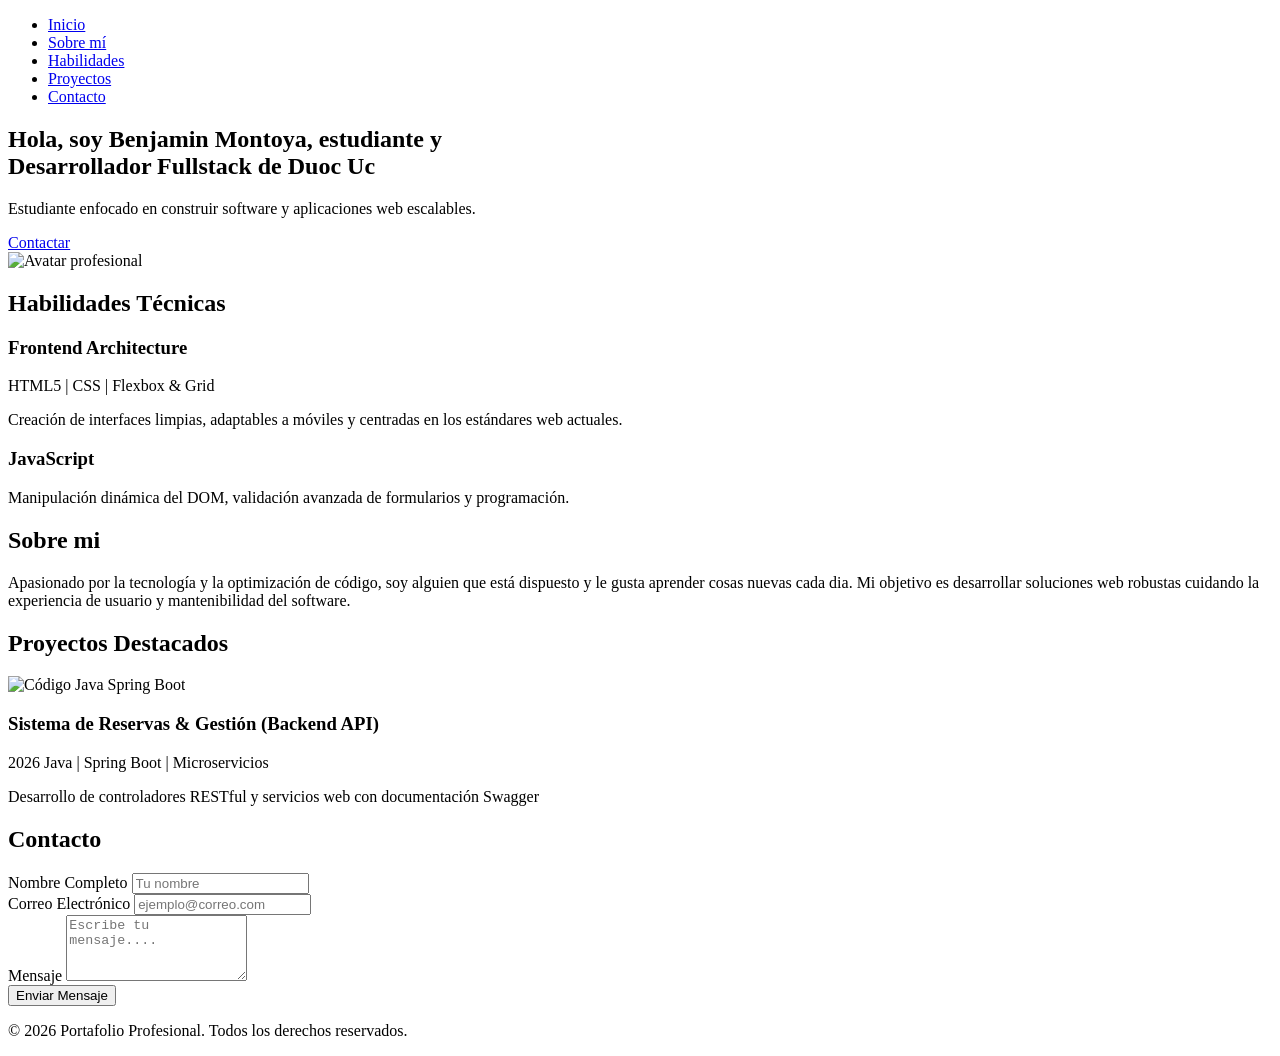
==== index.html @ 98cff21a "feat: creacion de la estructura HTML5" ====
<!DOCTYPE html>
<html lang="es">
<head>
    <!-- Congiguración estándar HTML5-->
    <meta charset="UTF-8">
    <meta name="viewport" content="width=device-width, initial-scale=1.0">
    <title>Portafolio Profesional | Desarrollador Fullstack</title>
    <!-- CSS Externo-->
    <link rel = "stylesheet" href = "css/style.css">
</head>
<body>

    <!-- Encabezado y Navegación alineada a la derecha-->
    <header>
        <nav>
            <ul>
                <li><a href="#inicio">Inicio</a></li>
                <li><a href="#sobre-mi">Sobre mí</a></li>
                <li><a href="#habilidades">Habilidades</a></li>
                <li><a href="#proyectos">Proyectos</a></li>
                <li><a href="#contacto">Contacto</a></li>
            </ul>
        </nav>
    </header>

    <main>
        <!--Hero / presentación principal-->
        <section id="inicio" class="hero-section">
            <div class="hero-text">
                <h1>Hola, soy Benjamin Montoya, estudiante y <br>Desarrollador Fullstack de Duoc Uc</h1>
                <p>Estudiante enfocado en construir software y aplicaciones web escalables.</p>
                <a href="#contacto" class="btn-primary">Contactar</a>
            </div>
            <div class="hero-avatar">
                <!-- Imagen Circular -->
                <img src="img/avatar.svg" alt="Avatar profesional">
            </div>


        </section>

        <!-- Sección de Habilidades -->
        <section id="habilidades" class="grey-section">
            <div class="section-container">
                <div class="section-header">
                    <h2>Habilidades Técnicas</h2>

                </div>
                <div class="cards-grid">
                    <article class="card">
                        <h3>Frontend Architecture</h3>
                        <span class="card-meta">HTML5 | CSS | Flexbox & Grid</span>
                        <p>Creación de interfaces limpias, adaptables a móviles y centradas en los estándares web actuales.</p>


                    </article>
                    <article class="card">
                        <h3>JavaScript</h3>
                        <p>Manipulación dinámica del DOM, validación avanzada de formularios y programación.</p>

                    </article>

                </div>
            

            </div>

        </section> 

        <!--Sección sobre mi-->
        <section id="sobre-mi" class="content-section">
            <h2>Sobre mi</h2>
            <p>Apasionado por la tecnología y la optimización de código, soy alguien que está dispuesto y 
                le gusta aprender cosas nuevas cada dia.
                Mi objetivo es desarrollar soluciones web robustas cuidando la experiencia de usuario
                y mantenibilidad del software. 


            </p>

        </section>

        <!-- Sección de proyectos-->
        <section id="proyectos" class="content-section">
            <h2>Proyectos Destacados</h2>

            <div class="works-list">
                <!--Proyecto 1-->
                <article class="work-item">
                    <div class="work-img">
                        <img src="img/backend-codigo.png" alt="Código Java Spring Boot"

                    </div>
                    <div class="work-info">
                        <h3>Sistema de Reservas & Gestión (Backend API)</h3>
                        <div class="work-meta">
                            <span class="badge">2026</span>
                            <span class="category">Java | Spring Boot | Microservicios</span>

                        </div>
                        <p>Desarrollo de controladores RESTful y servicios web con documentación Swagger</p>

                    </div>
                    

                </article>

                
            </div>

        </section>

        <!--Sección de Contacto con formulario validado-->
        <section id="contacto" class="grey-section">
            <div class="section-container">
                <h2>Contacto</h2>
                <form id="contact-form" novalidate class="minimal-form">
                    <div class="form-group">
                        <label for="name">Nombre Completo</label>
                        <input type="text" id="name" name="name" placeholder="Tu nombre">
                        <span class="error-msg" id="error-name"></span>

                    </div>

                    <div class="form-group">
                        <label for="email">Correo Electrónico</label>
                        <input type="email" id="email" name="email" placeholder="ejemplo@correo.com">
                        <span class="error-msg" id="error-email"></span>

                    </div>

                    <div class="form-group">
                        <label for="message">Mensaje</label>
                        <textarea id="message" name="message" rows="4" placeholder="Escribe tu mensaje...."></textarea>
                        <span class="error-msg" id="error-message"></span>

                    </div>

                    <button type="submit" class="btn-primary">Enviar Mensaje</button>
                    <div id="form-status" class="status-msg"></div>

                </form>

            </div>

        </section>

    </main>

    <!--Footer-->
    <footer>
        <p>&copy; 2026 Portafolio Profesional. Todos los derechos reservados.</p>
    </footer>

    <!--Script JS al final para optimizar carga-->
    <script src="js/main.js"></script>
    
</body>
</html>
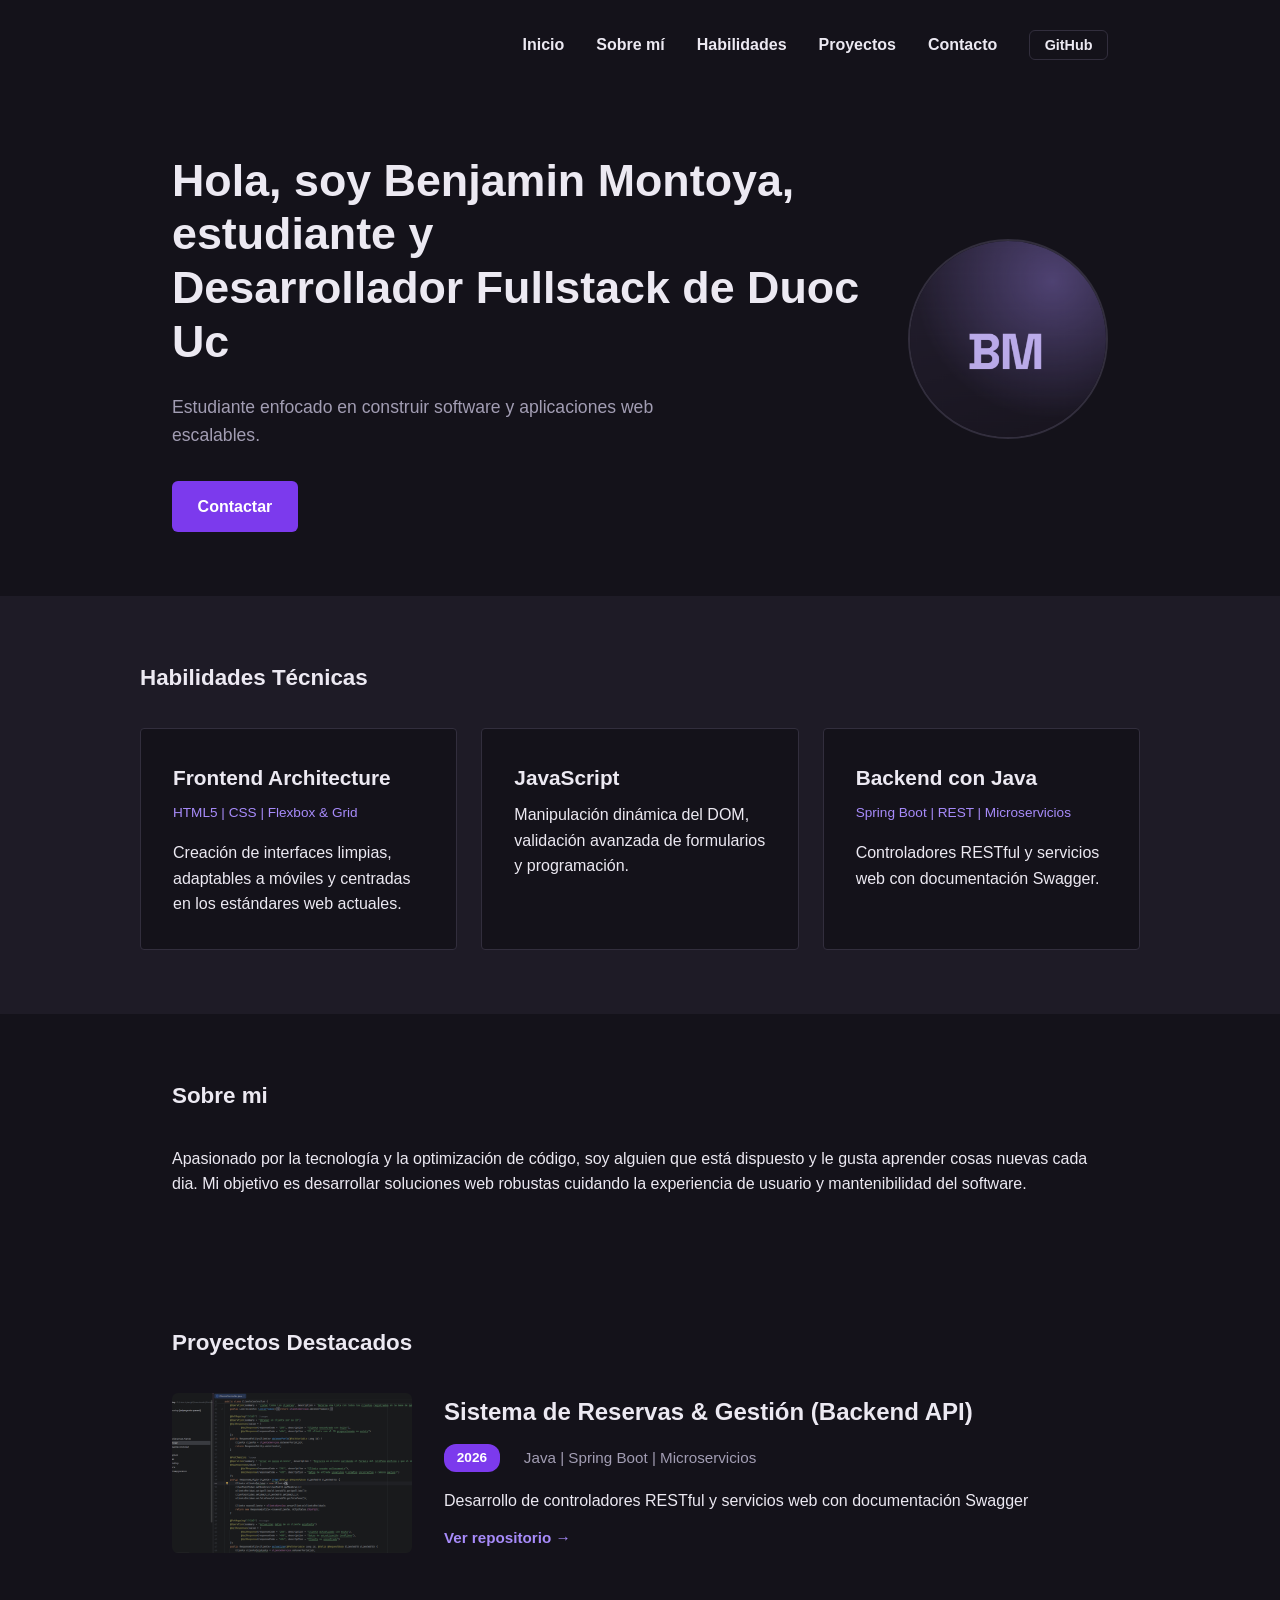
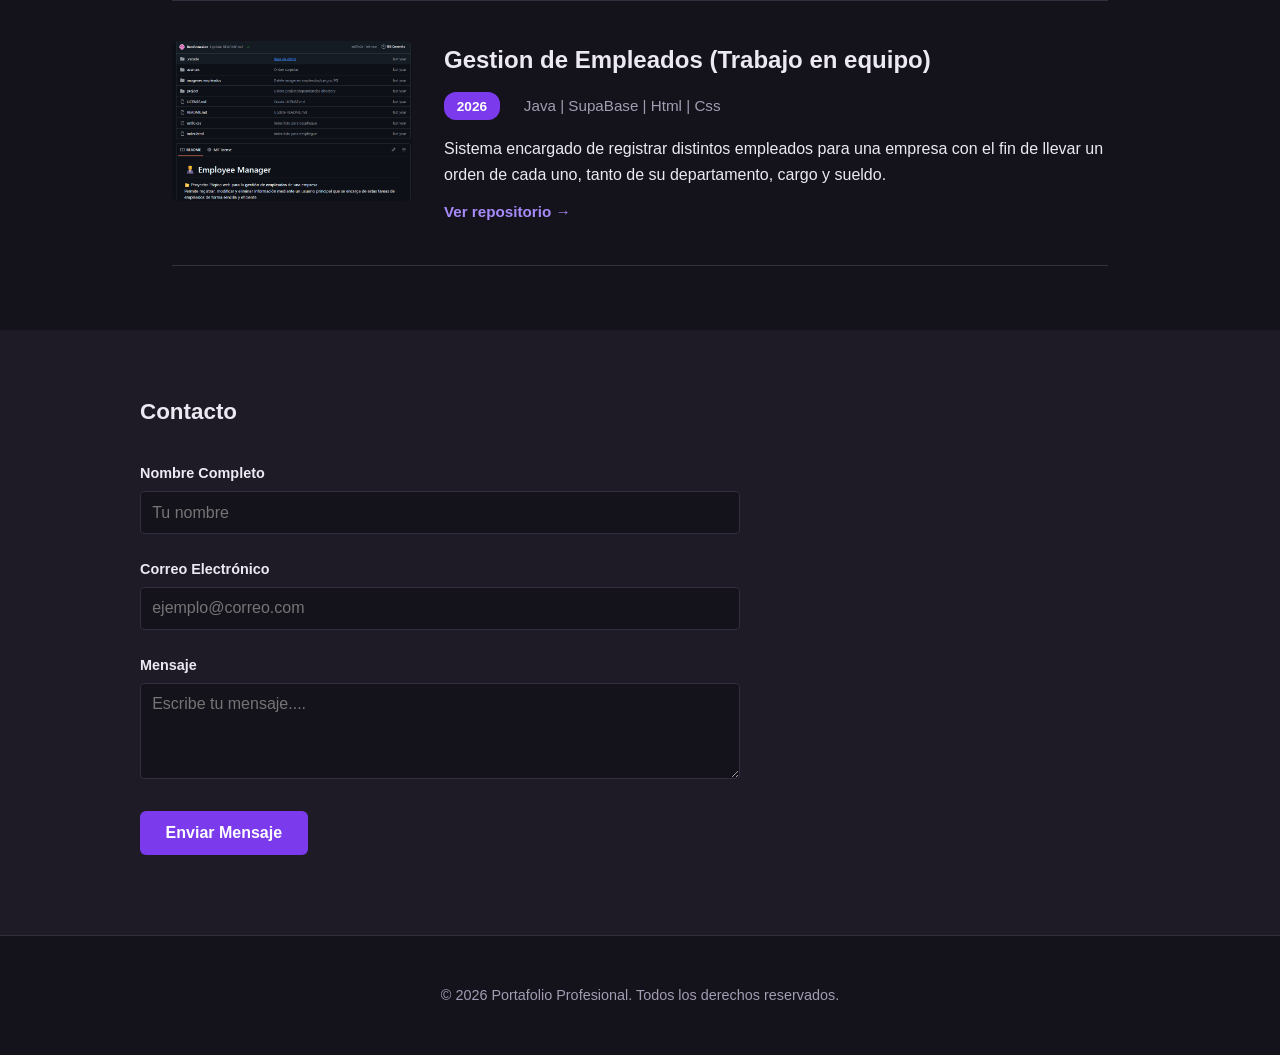
==== commit fd442b4c: "feat: Se cambiaron los colores de la interfaz, y se agregaron proyectos reales con link de sus repos" ====
--- a/index.html
+++ b/index.html
@@ -1,16 +1,13 @@
 <!DOCTYPE html>
 <html lang="es">
 <head>
-    <!-- Congiguración estándar HTML5-->
     <meta charset="UTF-8">
     <meta name="viewport" content="width=device-width, initial-scale=1.0">
     <title>Portafolio Profesional | Desarrollador Fullstack</title>
-    <!-- CSS Externo-->
     <link rel = "stylesheet" href = "css/style.css">
 </head>
 <body>
 
-    <!-- Encabezado y Navegación alineada a la derecha-->
     <header>
         <nav>
             <ul>
@@ -19,12 +16,12 @@
                 <li><a href="#habilidades">Habilidades</a></li>
                 <li><a href="#proyectos">Proyectos</a></li>
                 <li><a href="#contacto">Contacto</a></li>
+                <li><a href="https://github.com/bemontoya" target="_blank" class="nav-github">GitHub</a></li>
             </ul>
         </nav>
     </header>
 
     <main>
-        <!--Hero / presentación principal-->
         <section id="inicio" class="hero-section">
             <div class="hero-text">
                 <h1>Hola, soy Benjamin Montoya, estudiante y <br>Desarrollador Fullstack de Duoc Uc</h1>
@@ -32,14 +29,12 @@
                 <a href="#contacto" class="btn-primary">Contactar</a>
             </div>
             <div class="hero-avatar">
-                <!-- Imagen Circular -->
-                <img src="img/avatar.svg" alt="Avatar profesional">
+                <img src="img/avatar.png" alt="Avatar profesional">
             </div>
 
 
         </section>
 
-        <!-- Sección de Habilidades -->
         <section id="habilidades" class="grey-section">
             <div class="section-container">
                 <div class="section-header">
@@ -60,6 +55,12 @@
 
                     </article>
 
+                    <article class="card">
+                        <h3>Backend con Java</h3>
+                        <span class="card-meta">Spring Boot | REST | Microservicios</span>
+                        <p>Controladores RESTful y servicios web con documentación Swagger.</p>
+                    </article>
+
                 </div>
             
 
@@ -67,7 +68,6 @@
 
         </section> 
 
-        <!--Sección sobre mi-->
         <section id="sobre-mi" class="content-section">
             <h2>Sobre mi</h2>
             <p>Apasionado por la tecnología y la optimización de código, soy alguien que está dispuesto y 
@@ -80,16 +80,13 @@
 
         </section>
 
-        <!-- Sección de proyectos-->
         <section id="proyectos" class="content-section">
             <h2>Proyectos Destacados</h2>
 
             <div class="works-list">
-                <!--Proyecto 1-->
                 <article class="work-item">
                     <div class="work-img">
-                        <img src="img/backend-codigo.png" alt="Código Java Spring Boot"
-
+                        <img src="img/backend-codigo.png" alt="Código Java Spring Boot">
                     </div>
                     <div class="work-info">
                         <h3>Sistema de Reservas & Gestión (Backend API)</h3>
@@ -99,18 +96,39 @@
 
                         </div>
                         <p>Desarrollo de controladores RESTful y servicios web con documentación Swagger</p>
+                        <a href="https://github.com/bemontoya/SistemaDeReservas/tree/bemontoya" target="_blank" class="work-link">Ver repositorio →</a>
 
                     </div>
                     
 
                 </article>
 
+                <article class="work-item">
+                    <div class="work-img">
+                        <img src="img/Gestion.png" alt="Repositorio del proyecto realizado en asignatura de GitHub">
+
+                    </div>
+                    <div class="work-info">
+                        <h3>Gestion de Empleados (Trabajo en equipo)</h3>
+                        <div class="work-meta">
+                            <span class="badge">2026</span>
+                            <span class="category">Java | SupaBase | Html | Css</span>
+
+                        </div>
+                        <p>Sistema encargado de registrar distintos empleados para una empresa con el fin de llevar un orden de cada uno, tanto de su departamento, cargo y sueldo.</p>
+                        <a href="https://github.com/Gonzalez230/Sistema-Empleados" target="_blank" class="work-link">Ver repositorio →</a>
+
+
+                    </div>
+                </article>
+
+
+
                 
             </div>
 
         </section>
 
-        <!--Sección de Contacto con formulario validado-->
         <section id="contacto" class="grey-section">
             <div class="section-container">
                 <h2>Contacto</h2>
@@ -147,12 +165,12 @@
 
     </main>
 
-    <!--Footer-->
+  
     <footer>
         <p>&copy; 2026 Portafolio Profesional. Todos los derechos reservados.</p>
     </footer>
 
-    <!--Script JS al final para optimizar carga-->
+
     <script src="js/main.js"></script>
     
 </body>
--- a/css/style.css
+++ b/css/style.css
@@ -0,0 +1,340 @@
+:root {
+    --bg-dark: #14121a;
+    --bg-surface: #1e1b26;
+    --text-primary: #ece9f2;
+    --text-secondary: #a29db3;
+    --border-color: #322e3d;
+    --accent: #a78bfa;
+    --accent-dark: #7c3aed;
+    --error-color: #f87171;
+}
+
+* {
+    box-sizing: border-box;
+    margin: 0;
+    padding: 0;
+}
+
+body {
+    font-family: -apple-system, BlinkMacSystemFont, "Segoe UI", Roboto, sans-serif;
+    color: var(--text-primary);
+    background-color: var(--bg-dark);
+    line-height: 1.6;
+}
+
+header {
+    max-width: 1000px;
+    margin: 0 auto;
+    padding: 2rem;
+    display: flex;
+    justify-content: flex-end;
+}
+
+nav ul {
+    display: flex;
+    list-style: none;
+    gap: 2rem;
+    align-items: center;
+}
+
+nav a {
+    color: var(--text-primary);
+    text-decoration: none;
+    font-weight: 600;
+    font-size: 1rem;
+    transition: 0.2s;
+}
+
+nav a:hover {
+    color: var(--accent);
+}
+
+nav a.nav-github {
+    border: 1px solid var(--border-color);
+    padding: 0.4rem 0.9rem;
+    border-radius: 6px;
+    font-size: 0.9rem;
+}
+
+nav a.nav-github:hover {
+    border-color: var(--accent);
+}
+
+/* HERO / PRESENTACIÓN */
+main {
+    width: 100%;
+}
+
+.hero-section {
+    max-width: 1000px;
+    margin: 0 auto;
+    padding: 4rem 2rem;
+    display: flex;
+    align-items: center;
+    justify-content: space-between;
+    gap: 3rem;
+}
+
+.hero-text h1 {
+    font-size: 2.8rem;
+    line-height: 1.2;
+    margin-bottom: 1.5rem;
+    color: var(--text-primary);
+}
+
+.hero-text p {
+    color: var(--text-secondary);
+    font-size: 1.1rem;
+    max-width: 500px;
+    margin-bottom: 2rem;
+}
+
+.hero-avatar img {
+    width: 200px;
+    height: 200px;
+    border-radius: 50%;
+    object-fit: cover;
+    background-color: var(--bg-surface);
+    border: 2px solid var(--border-color);
+}
+
+.btn-primary {
+    display: inline-block;
+    background-color: var(--accent-dark);
+    color: #ffffff;
+    padding: 0.8rem 1.6rem;
+    border: none;
+    border-radius: 6px;
+    font-size: 1rem;
+    font-weight: 600;
+    text-decoration: none;
+    cursor: pointer;
+    transition: 0.2s;
+}
+
+.btn-primary:hover {
+    background-color: #6d28d9;
+}
+
+.grey-section {
+    background-color: var(--bg-surface);
+    padding: 4rem 2rem;
+}
+
+.section-container, .content-section {
+    max-width: 1000px;
+    margin: 0 auto;
+}
+
+.content-section {
+    padding: 4rem 2rem;
+}
+
+h2 {
+    font-size: 1.4rem;
+    color: var(--text-primary);
+    margin-bottom: 2rem;
+}
+
+.cards-grid {
+    display: grid;
+    grid-template-columns: repeat(auto-fit, minmax(280px, 1fr));
+    gap: 1.5rem;
+}
+
+.card {
+    background-color: var(--bg-dark);
+    padding: 2rem;
+    border-radius: 4px;
+    border: 1px solid var(--border-color);
+    transition: 0.2s;
+}
+
+.card:hover {
+    border-color: var(--accent);
+}
+
+.card h3 {
+    font-size: 1.3rem;
+    margin-bottom: 0.5rem;
+}
+
+.card-meta {
+    font-size: 0.85rem;
+    color: var(--accent);
+    display: block;
+    margin-bottom: 1rem;
+}
+
+.works-list {
+    display: flex;
+    flex-direction: column;
+    gap: 2.5rem;
+}
+
+.work-item {
+    display: flex;
+    gap: 2rem;
+    padding-bottom: 2.5rem;
+    border-bottom: 1px solid var(--border-color);
+}
+
+.work-img img {
+    width: 240px;
+    height: 160px;
+    border-radius: 6px;
+    object-fit: cover;
+    background-color: var(--bg-surface);
+}
+
+.work-info h3 {
+    font-size: 1.5rem;
+    margin-bottom: 0.8rem;
+}
+
+.work-meta {
+    display: flex;
+    align-items: center;
+    gap: 1.5rem;
+    margin-bottom: 1rem;
+}
+
+.badge {
+    background-color: var(--accent-dark);
+    color: #ffffff;
+    padding: 0.2rem 0.8rem;
+    border-radius: 12px;
+    font-size: 0.85rem;
+    font-weight: bold;
+}
+
+.category {
+    color: var(--text-secondary);
+    font-size: 0.95rem;
+}
+
+.work-link {
+    display: inline-block;
+    margin-top: 0.8rem;
+    color: var(--accent);
+    text-decoration: none;
+    font-weight: 600;
+    font-size: 0.95rem;
+}
+
+.work-link:hover {
+    color: #ffffff;
+}
+
+.minimal-form {
+    max-width: 600px;
+}
+
+.form-group {
+    margin-bottom: 1.5rem;
+}
+
+label {
+    display: block;
+    font-size: 0.9rem;
+    font-weight: 600;
+    margin-bottom: 0.4rem;
+}
+
+input, textarea {
+    width: 100%;
+    background-color: var(--bg-dark);
+    border: 1px solid var(--border-color);
+    border-radius: 4px;
+    padding: 0.7rem;
+    color: var(--text-primary);
+    font-family: inherit;
+    font-size: 1rem;
+}
+
+input:focus, textarea:focus {
+    outline: none;
+    border-color: var(--accent);
+}
+
+.error-msg {
+    color: var(--error-color);
+    font-size: 0.8rem;
+    font-weight: bold;
+    display: block;
+    margin-top: 0.3rem;
+}
+
+.status-msg {
+    margin-top: 1rem;
+    font-weight: bold;
+    color: var(--accent);
+}
+
+footer {
+    text-align: center;
+    padding: 3rem 2rem;
+    color: var(--text-secondary);
+    font-size: 0.9rem;
+    border-top: 1px solid var(--border-color);
+}
+
+@media (max-width: 1024px) {
+    header {
+        padding: 1.5rem;
+    }
+
+    .hero-section {
+        padding: 3rem 2rem;
+        gap: 2rem;
+    }
+
+    .hero-text h1 {
+        font-size: 2.4rem;
+    }
+
+    .cards-grid {
+        grid-template-columns: repeat(2, 1fr);
+    }
+}
+
+
+@media (max-width: 768px) {
+    header {
+        justify-content: center;
+    }
+
+    nav ul {
+        gap: 1rem;
+        flex-wrap: wrap;
+        justify-content: center;
+    }
+
+    .hero-section {
+        flex-direction: column-reverse; /* Imagen arriba en móviles */
+        text-align: center;
+        padding: 2rem 1.5rem;
+    }
+
+    .hero-text h1 {
+        font-size: 2rem;
+    }
+
+    .hero-avatar img {
+        width: 150px;
+        height: 150px;
+    }
+
+    .cards-grid {
+        grid-template-columns: 1fr;
+    }
+
+    .work-item {
+        flex-direction: column;
+    }
+
+    .work-img img {
+        width: 100%;
+        height: 200px;
+    }
+}
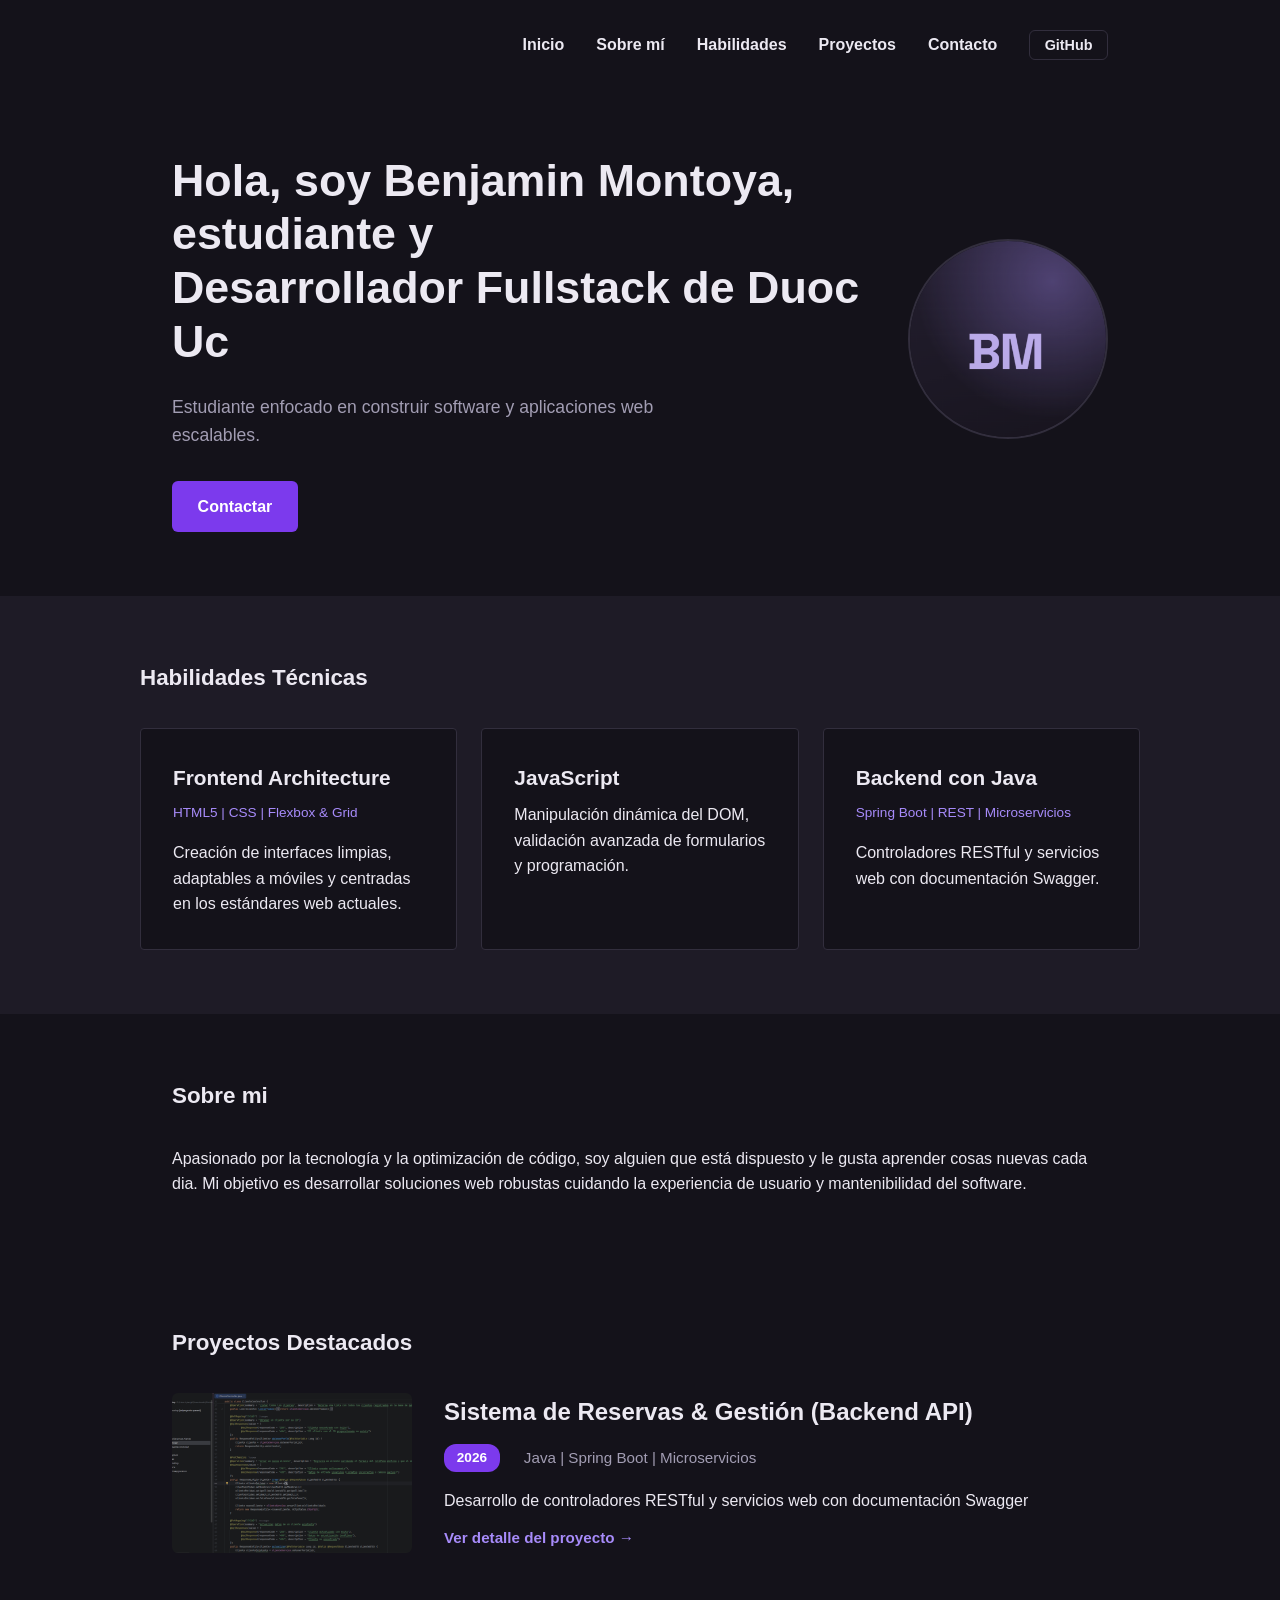
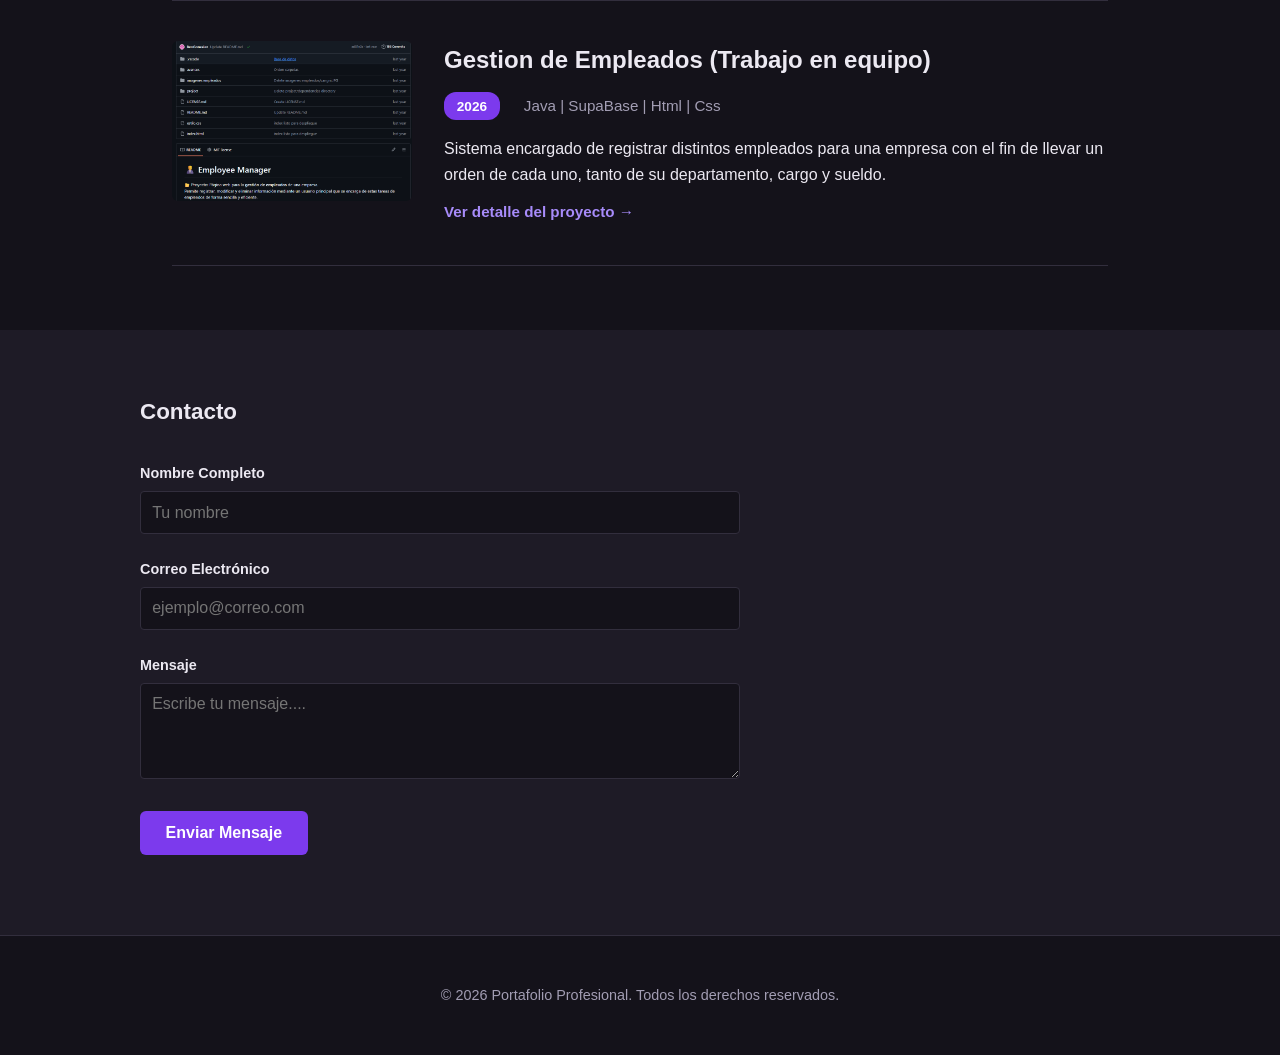
==== commit 6095b3aa: "Cambios en el formulario y creacion de proyecto-empleados.html y proyecto-reservas.html" ====
--- a/index.html
+++ b/index.html
@@ -96,7 +96,7 @@
 
                         </div>
                         <p>Desarrollo de controladores RESTful y servicios web con documentación Swagger</p>
-                        <a href="https://github.com/bemontoya/SistemaDeReservas/tree/bemontoya" target="_blank" class="work-link">Ver repositorio →</a>
+                        <a href="proyecto-reservas.html" class="work-link">Ver detalle del proyecto →</a>
 
                     </div>
                     
@@ -116,7 +116,7 @@
 
                         </div>
                         <p>Sistema encargado de registrar distintos empleados para una empresa con el fin de llevar un orden de cada uno, tanto de su departamento, cargo y sueldo.</p>
-                        <a href="https://github.com/Gonzalez230/Sistema-Empleados" target="_blank" class="work-link">Ver repositorio →</a>
+                        <a href="proyecto-empleados.html" class="work-link">Ver detalle del proyecto →</a>
 
 
                     </div>
@@ -132,7 +132,7 @@
         <section id="contacto" class="grey-section">
             <div class="section-container">
                 <h2>Contacto</h2>
-                <form id="contact-form" novalidate class="minimal-form">
+                <form id="contact-form" action=https://formsubmit.co/be.montoya@duocuc.cl method="POST" class="minimal-form">
                     <div class="form-group">
                         <label for="name">Nombre Completo</label>
                         <input type="text" id="name" name="name" placeholder="Tu nombre">
